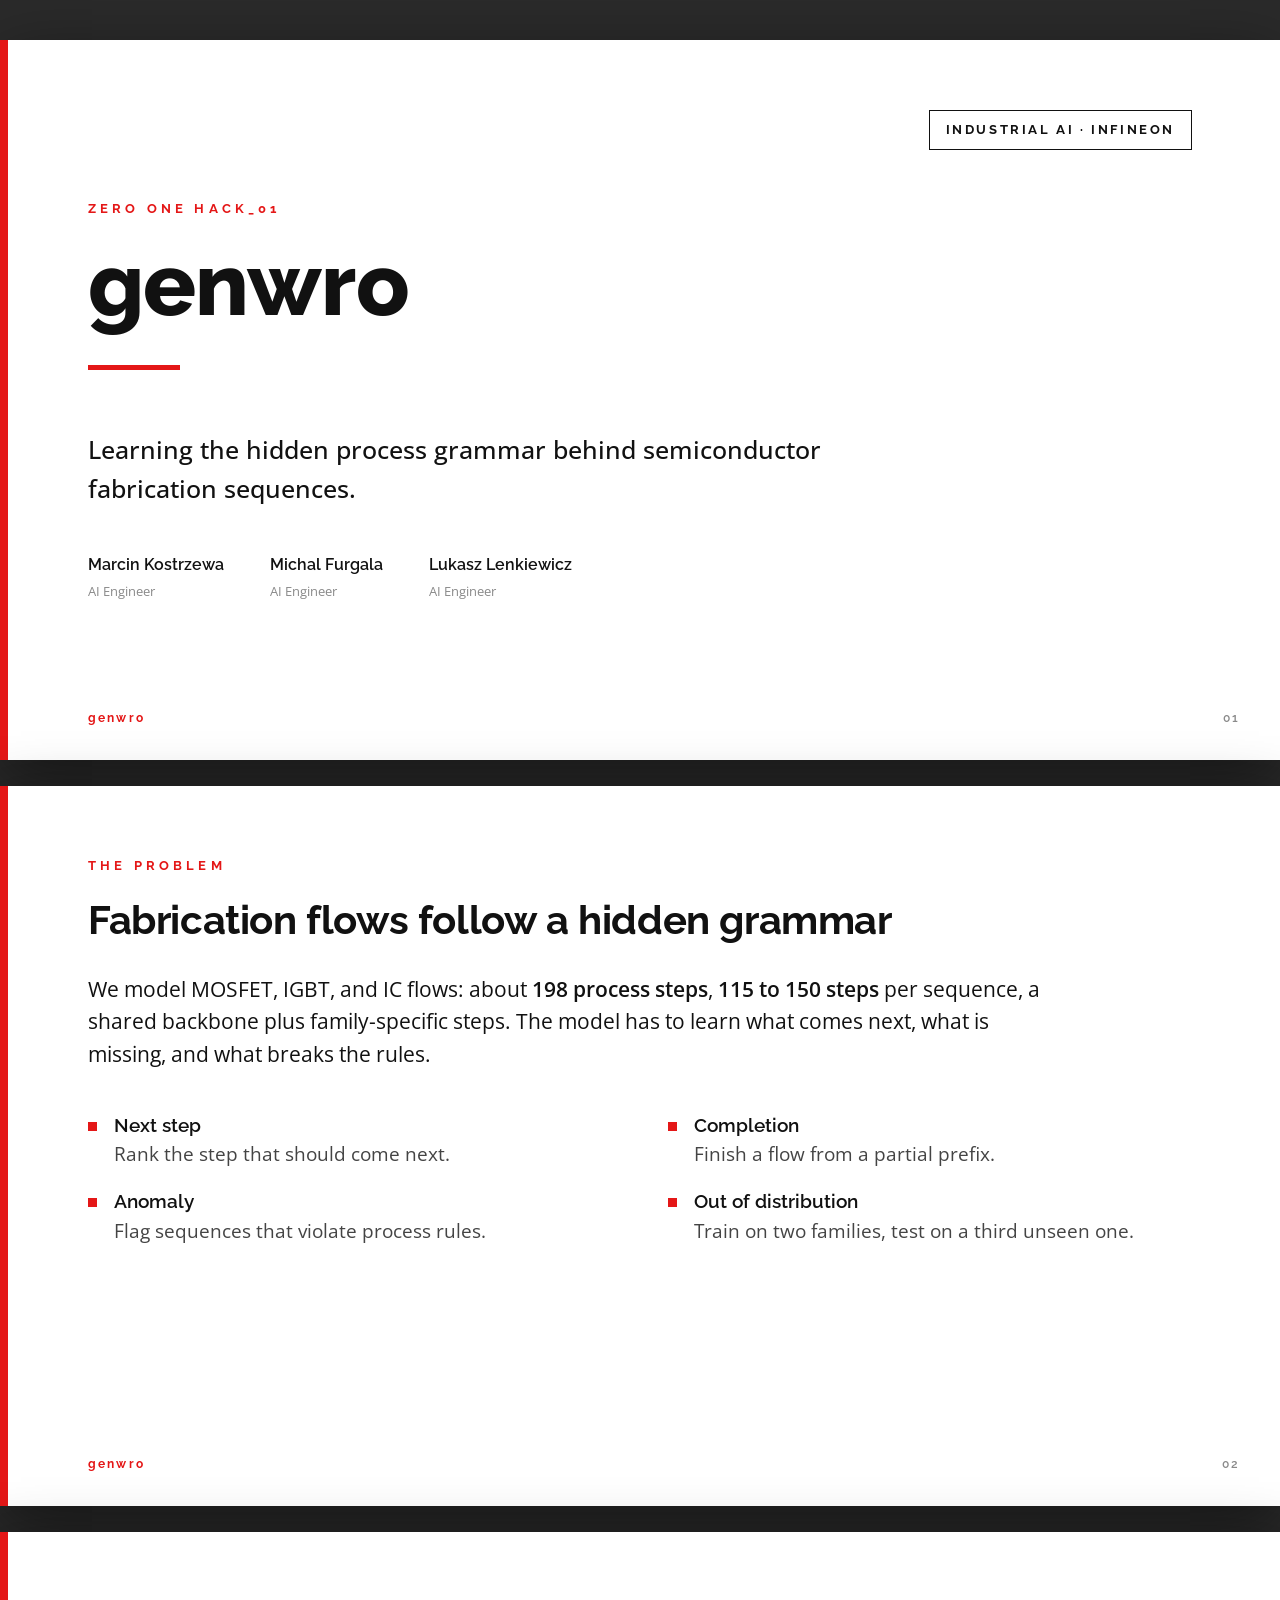
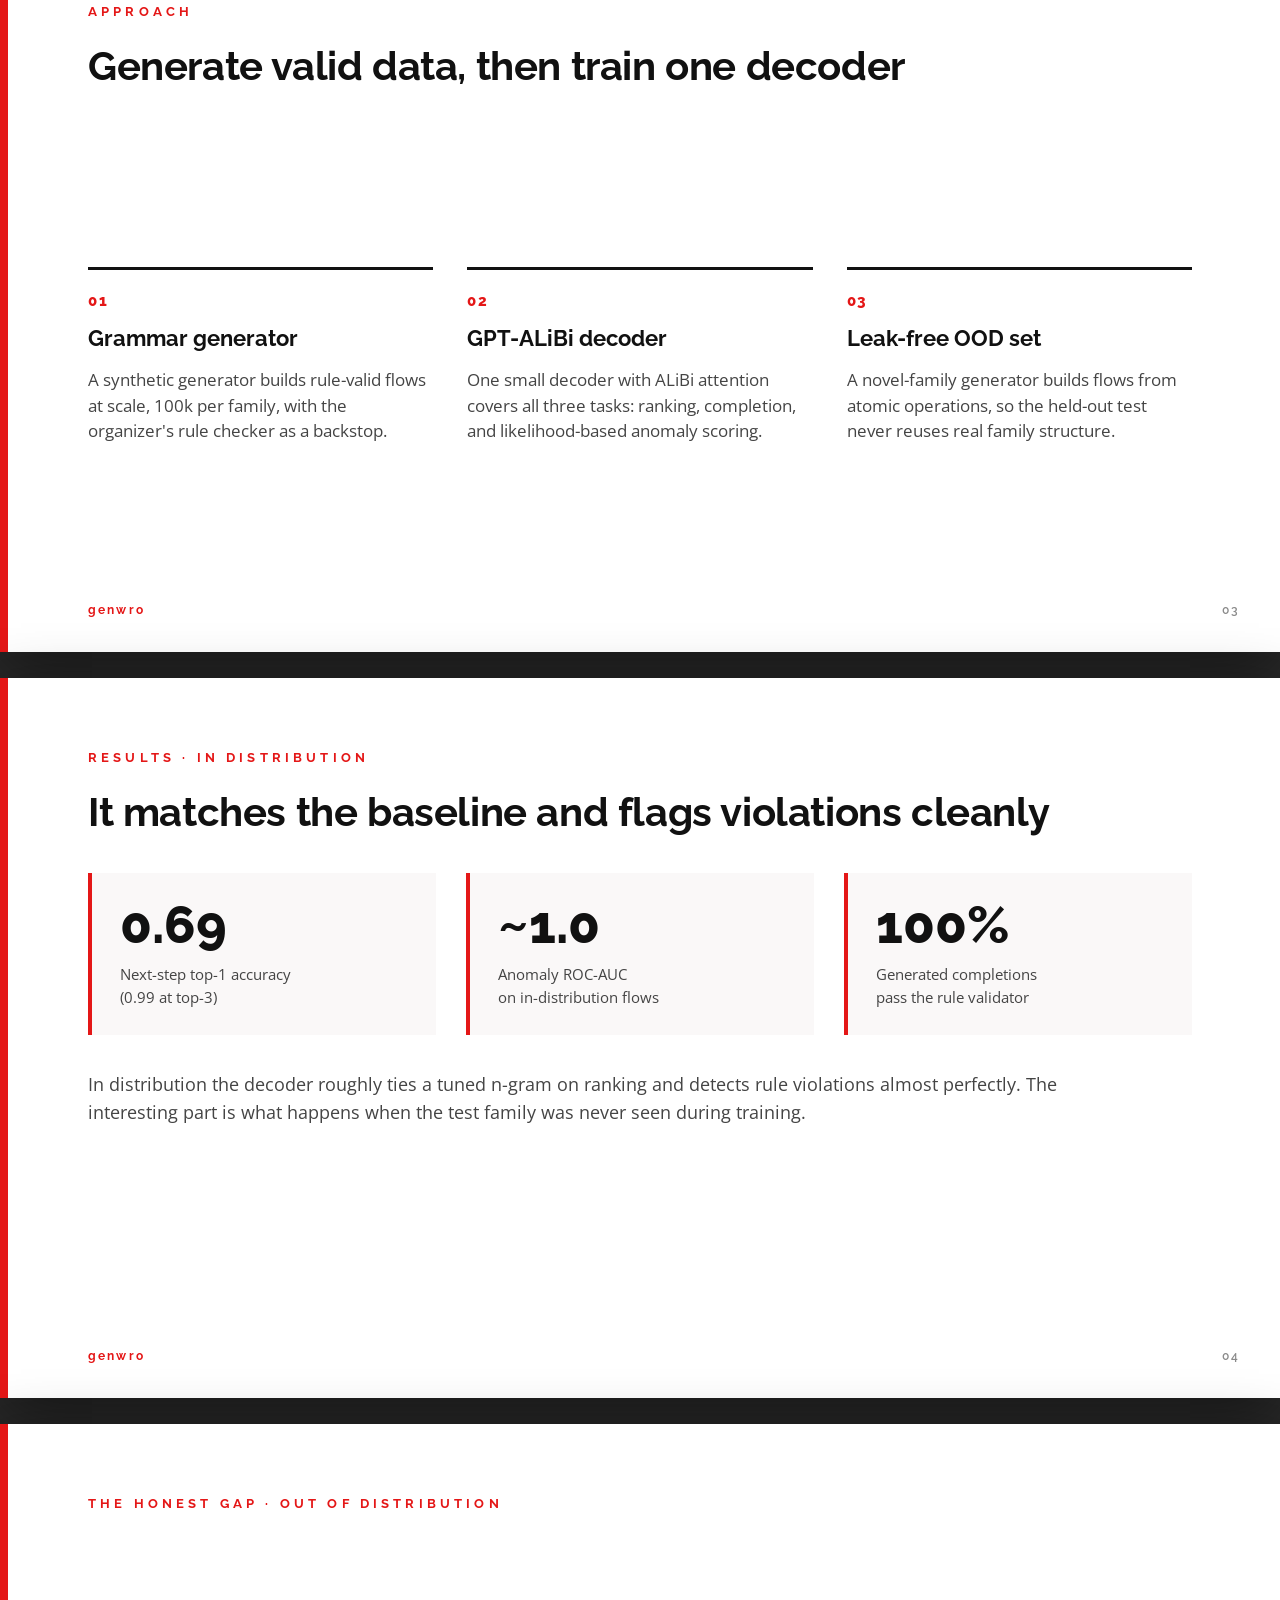
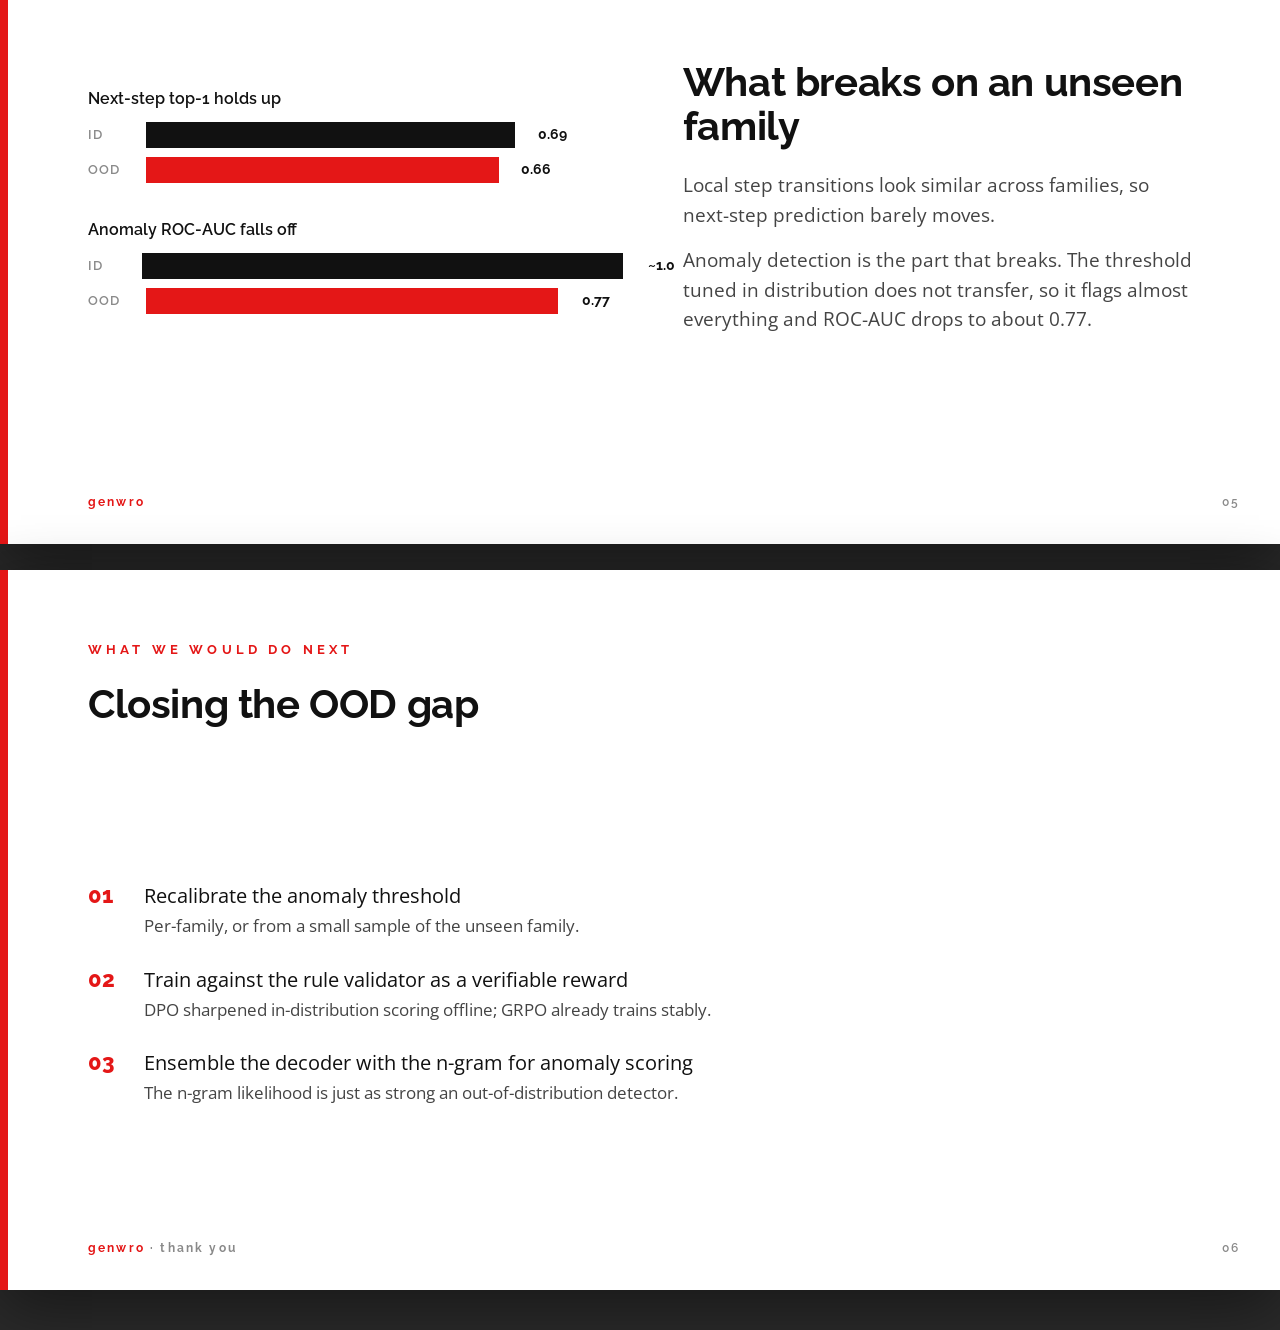
==== reports/genwro_presentation.html @ dc03df2a "presentation" ====
<!DOCTYPE html>
<html lang="en">
<head>
<meta charset="UTF-8">
<meta name="viewport" content="width=device-width, initial-scale=1.0">
<title>genwro — Industrial AI (Infineon)</title>
<link rel="preconnect" href="https://fonts.googleapis.com">
<link rel="preconnect" href="https://fonts.gstatic.com" crossorigin>
<link href="https://fonts.googleapis.com/css2?family=Open+Sans:wght@400;500;600&family=Raleway:wght@500;600;700;800&display=swap" rel="stylesheet">
<style>
  :root {
    --red: #e41717;
    --ink: #111111;
    --ink-soft: #444444;
    --line: #e6e6e6;
    --muted: #8a8a8a;
    --paper: #ffffff;
    --wash: #faf8f8;
  }

  * { margin: 0; padding: 0; box-sizing: border-box; }

  html { -webkit-print-color-adjust: exact; print-color-adjust: exact; }

  body {
    font-family: "Open Sans", sans-serif;
    color: var(--ink);
    background: #2a2a2a;
    line-height: 1.55;
  }

  /* ---------- Slide frame ---------- */
  .deck { display: flex; flex-direction: column; align-items: center; gap: 26px; padding: 40px 16px; }

  .slide {
    position: relative;
    width: 1280px;
    height: 720px;
    background: var(--paper);
    padding: 70px 88px;
    display: flex;
    flex-direction: column;
    overflow: hidden;
    box-shadow: 0 18px 60px rgba(0,0,0,0.45);
  }

  /* thin red spine on the left edge of every slide */
  .slide::before {
    content: "";
    position: absolute;
    left: 0; top: 0; bottom: 0;
    width: 8px;
    background: var(--red);
  }

  .kicker {
    font-family: "Raleway", sans-serif;
    font-weight: 700;
    font-size: 13px;
    letter-spacing: 0.32em;
    text-transform: uppercase;
    color: var(--red);
    margin-bottom: 22px;
  }

  h1 {
    font-family: "Raleway", sans-serif;
    font-weight: 800;
    letter-spacing: -0.01em;
    color: var(--ink);
  }

  h2 {
    font-family: "Raleway", sans-serif;
    font-weight: 700;
    font-size: 40px;
    line-height: 1.12;
    letter-spacing: -0.01em;
    margin-bottom: 30px;
  }

  p { font-size: 19px; color: var(--ink-soft); }

  .pageno {
    position: absolute;
    right: 40px; bottom: 32px;
    font-family: "Raleway", sans-serif;
    font-weight: 600;
    font-size: 12px;
    letter-spacing: 0.18em;
    color: var(--muted);
  }
  .footmark {
    position: absolute;
    left: 88px; bottom: 32px;
    font-family: "Raleway", sans-serif;
    font-weight: 700;
    font-size: 12px;
    letter-spacing: 0.18em;
    color: var(--muted);
  }
  .footmark b { color: var(--red); }

  /* ---------- Slide 1: title ---------- */
  .title-slide { justify-content: center; }
  .title-slide h1 { font-size: 88px; line-height: 0.98; }
  .title-slide .lede {
    font-size: 25px;
    color: var(--ink);
    font-weight: 500;
    max-width: 760px;
    margin-top: 26px;
  }
  .rule { width: 92px; height: 5px; background: var(--red); margin: 38px 0 34px; }
  .team {
    display: flex;
    gap: 46px;
    font-family: "Raleway", sans-serif;
    font-weight: 600;
    font-size: 16px;
    color: var(--ink);
  }
  .team span { display: block; font-family: "Open Sans"; font-weight: 400; font-size: 13px; color: var(--muted); margin-top: 3px; }
  .badge {
    position: absolute;
    top: 70px; right: 88px;
    font-family: "Raleway", sans-serif;
    font-weight: 700;
    font-size: 13px;
    letter-spacing: 0.2em;
    text-transform: uppercase;
    color: var(--ink);
    border: 1.5px solid var(--ink);
    padding: 9px 16px;
  }

  /* ---------- Content list ---------- */
  .lead { font-size: 21px; color: var(--ink); max-width: 980px; margin-bottom: 34px; }
  .lead b { color: var(--ink); font-weight: 600; }

  ul.tasks { list-style: none; display: grid; grid-template-columns: 1fr 1fr; gap: 18px 56px; margin-top: 6px; }
  ul.tasks li {
    font-size: 19px;
    color: var(--ink-soft);
    padding-left: 26px;
    position: relative;
  }
  ul.tasks li::before {
    content: "";
    position: absolute;
    left: 0; top: 11px;
    width: 9px; height: 9px;
    background: var(--red);
  }
  ul.tasks li b { color: var(--ink); font-weight: 600; display: block; font-family: "Raleway", sans-serif; }

  /* ---------- Step columns (approach) ---------- */
  .steps { display: grid; grid-template-columns: repeat(3, 1fr); gap: 34px; margin-top: 10px; flex: 1; align-content: center; }
  .step { border-top: 3px solid var(--ink); padding-top: 20px; }
  .step .n {
    font-family: "Raleway", sans-serif;
    font-weight: 800;
    font-size: 15px;
    color: var(--red);
    letter-spacing: 0.1em;
  }
  .step h3 {
    font-family: "Raleway", sans-serif;
    font-weight: 700;
    font-size: 22px;
    margin: 8px 0 12px;
    color: var(--ink);
  }
  .step p { font-size: 16.5px; }

  /* ---------- Metric tiles ---------- */
  .metrics { display: grid; grid-template-columns: repeat(3, 1fr); gap: 30px; margin: 8px 0 36px; }
  .metric { background: var(--wash); border-left: 4px solid var(--red); padding: 26px 28px; }
  .metric .v { font-family: "Raleway", sans-serif; font-weight: 800; font-size: 52px; color: var(--ink); line-height: 1; }
  .metric .l { font-size: 15px; color: var(--ink-soft); margin-top: 12px; }
  .note { font-size: 18px; color: var(--ink-soft); max-width: 1000px; }
  .note b { color: var(--ink); font-weight: 600; }

  /* ---------- OOD: chart ---------- */
  .ood-wrap { display: grid; grid-template-columns: 1.05fr 1fr; gap: 60px; flex: 1; align-items: center; }
  .bars { display: flex; flex-direction: column; gap: 26px; }
  .bargroup .blabel { font-family: "Raleway", sans-serif; font-weight: 600; font-size: 16px; margin-bottom: 10px; color: var(--ink); }
  .track { display: flex; align-items: center; gap: 14px; margin-bottom: 9px; }
  .track .tag { width: 44px; font-size: 13px; font-weight: 600; color: var(--muted); font-family: "Raleway"; letter-spacing: 0.08em; }
  .bar { height: 26px; position: relative; }
  .bar.id { background: var(--ink); }
  .bar.ood { background: var(--red); }
  .bar .pct { position: absolute; right: -52px; top: 2px; font-size: 14px; font-weight: 700; font-family: "Raleway"; color: var(--ink); }
  .ood-text h2 { margin-bottom: 22px; }
  .ood-text p { font-size: 19px; margin-bottom: 16px; }

  /* ---------- Closing ---------- */
  .next { display: flex; flex-direction: column; gap: 22px; margin-top: 8px; flex: 1; justify-content: center; }
  .next .item { display: flex; gap: 22px; align-items: baseline; }
  .next .item .idx { font-family: "Raleway"; font-weight: 800; font-size: 22px; color: var(--red); min-width: 34px; }
  .next .item .txt { font-size: 20px; color: var(--ink); }
  .next .item .txt span { color: var(--ink-soft); font-size: 17px; display: block; margin-top: 2px; }

  /* ---------- Print to PDF ---------- */
  @page { size: 1280px 720px; margin: 0; }
  @media print {
    body { background: #fff; }
    .deck { display: block; padding: 0; gap: 0; }
    .slide { box-shadow: none; page-break-after: always; break-after: page; width: 1280px; height: 720px; }
    .slide:last-child { page-break-after: auto; }
  }
</style>
</head>
<body>
<div class="deck">

  <!-- Slide 1 -->
  <section class="slide title-slide">
    <div class="badge">Industrial AI · Infineon</div>
    <div class="kicker">Zero One Hack_01</div>
    <h1>genwro</h1>
    <div class="rule"></div>
    <p class="lede">Learning the hidden process grammar behind semiconductor fabrication sequences.</p>
    <div class="team" style="margin-top:46px;">
      <div>Marcin Kostrzewa<span>AI Engineer</span></div>
      <div>Michal Furgala<span>AI Engineer</span></div>
      <div>Lukasz Lenkiewicz<span>AI Engineer</span></div>
    </div>
    <div class="footmark"><b>genwro</b></div>
    <div class="pageno">01</div>
  </section>

  <!-- Slide 2 -->
  <section class="slide">
    <div class="kicker">The problem</div>
    <h2>Fabrication flows follow a hidden grammar</h2>
    <p class="lead">We model MOSFET, IGBT, and IC flows: about <b>198 process steps</b>, <b>115 to 150 steps</b> per sequence, a shared backbone plus family-specific steps. The model has to learn what comes next, what is missing, and what breaks the rules.</p>
    <ul class="tasks">
      <li><b>Next step</b>Rank the step that should come next.</li>
      <li><b>Completion</b>Finish a flow from a partial prefix.</li>
      <li><b>Anomaly</b>Flag sequences that violate process rules.</li>
      <li><b>Out of distribution</b>Train on two families, test on a third unseen one.</li>
    </ul>
    <div class="footmark"><b>genwro</b></div>
    <div class="pageno">02</div>
  </section>

  <!-- Slide 3 -->
  <section class="slide">
    <div class="kicker">Approach</div>
    <h2>Generate valid data, then train one decoder</h2>
    <div class="steps">
      <div class="step">
        <div class="n">01</div>
        <h3>Grammar generator</h3>
        <p>A synthetic generator builds rule-valid flows at scale, 100k per family, with the organizer's rule checker as a backstop.</p>
      </div>
      <div class="step">
        <div class="n">02</div>
        <h3>GPT-ALiBi decoder</h3>
        <p>One small decoder with ALiBi attention covers all three tasks: ranking, completion, and likelihood-based anomaly scoring.</p>
      </div>
      <div class="step">
        <div class="n">03</div>
        <h3>Leak-free OOD set</h3>
        <p>A novel-family generator builds flows from atomic operations, so the held-out test never reuses real family structure.</p>
      </div>
    </div>
    <div class="footmark"><b>genwro</b></div>
    <div class="pageno">03</div>
  </section>

  <!-- Slide 4 -->
  <section class="slide">
    <div class="kicker">Results · in distribution</div>
    <h2>It matches the baseline and flags violations cleanly</h2>
    <div class="metrics">
      <div class="metric">
        <div class="v">0.69</div>
        <div class="l">Next-step top-1 accuracy<br>(0.99 at top-3)</div>
      </div>
      <div class="metric">
        <div class="v">~1.0</div>
        <div class="l">Anomaly ROC-AUC<br>on in-distribution flows</div>
      </div>
      <div class="metric">
        <div class="v">100%</div>
        <div class="l">Generated completions<br>pass the rule validator</div>
      </div>
    </div>
    <p class="note">In distribution the decoder roughly ties a tuned n-gram on ranking and detects rule violations almost perfectly. The interesting part is what happens when the test family was never seen during training.</p>
    <div class="footmark"><b>genwro</b></div>
    <div class="pageno">04</div>
  </section>

  <!-- Slide 5 -->
  <section class="slide">
    <div class="kicker">The honest gap · out of distribution</div>
    <div class="ood-wrap">
      <div class="bars">
        <div class="bargroup">
          <div class="blabel">Next-step top-1 holds up</div>
          <div class="track"><span class="tag">ID</span><div class="bar id" style="width:69%"><span class="pct">0.69</span></div></div>
          <div class="track"><span class="tag">OOD</span><div class="bar ood" style="width:66%"><span class="pct">0.66</span></div></div>
        </div>
        <div class="bargroup">
          <div class="blabel">Anomaly ROC-AUC falls off</div>
          <div class="track"><span class="tag">ID</span><div class="bar id" style="width:99%"><span class="pct">~1.0</span></div></div>
          <div class="track"><span class="tag">OOD</span><div class="bar ood" style="width:77%"><span class="pct">0.77</span></div></div>
        </div>
      </div>
      <div class="ood-text">
        <h2>What breaks on an unseen family</h2>
        <p>Local step transitions look similar across families, so next-step prediction barely moves.</p>
        <p>Anomaly detection is the part that breaks. The threshold tuned in distribution does not transfer, so it flags almost everything and ROC-AUC drops to about 0.77.</p>
      </div>
    </div>
    <div class="footmark"><b>genwro</b></div>
    <div class="pageno">05</div>
  </section>

  <!-- Slide 6 -->
  <section class="slide">
    <div class="kicker">What we would do next</div>
    <h2>Closing the OOD gap</h2>
    <div class="next">
      <div class="item">
        <div class="idx">01</div>
        <div class="txt">Recalibrate the anomaly threshold<span>Per-family, or from a small sample of the unseen family.</span></div>
      </div>
      <div class="item">
        <div class="idx">02</div>
        <div class="txt">Train against the rule validator as a verifiable reward<span>DPO sharpened in-distribution scoring offline; GRPO already trains stably.</span></div>
      </div>
      <div class="item">
        <div class="idx">03</div>
        <div class="txt">Ensemble the decoder with the n-gram for anomaly scoring<span>The n-gram likelihood is just as strong an out-of-distribution detector.</span></div>
      </div>
    </div>
    <div class="footmark"><b>genwro</b> · thank you</div>
    <div class="pageno">06</div>
  </section>

</div>
</body>
</html>
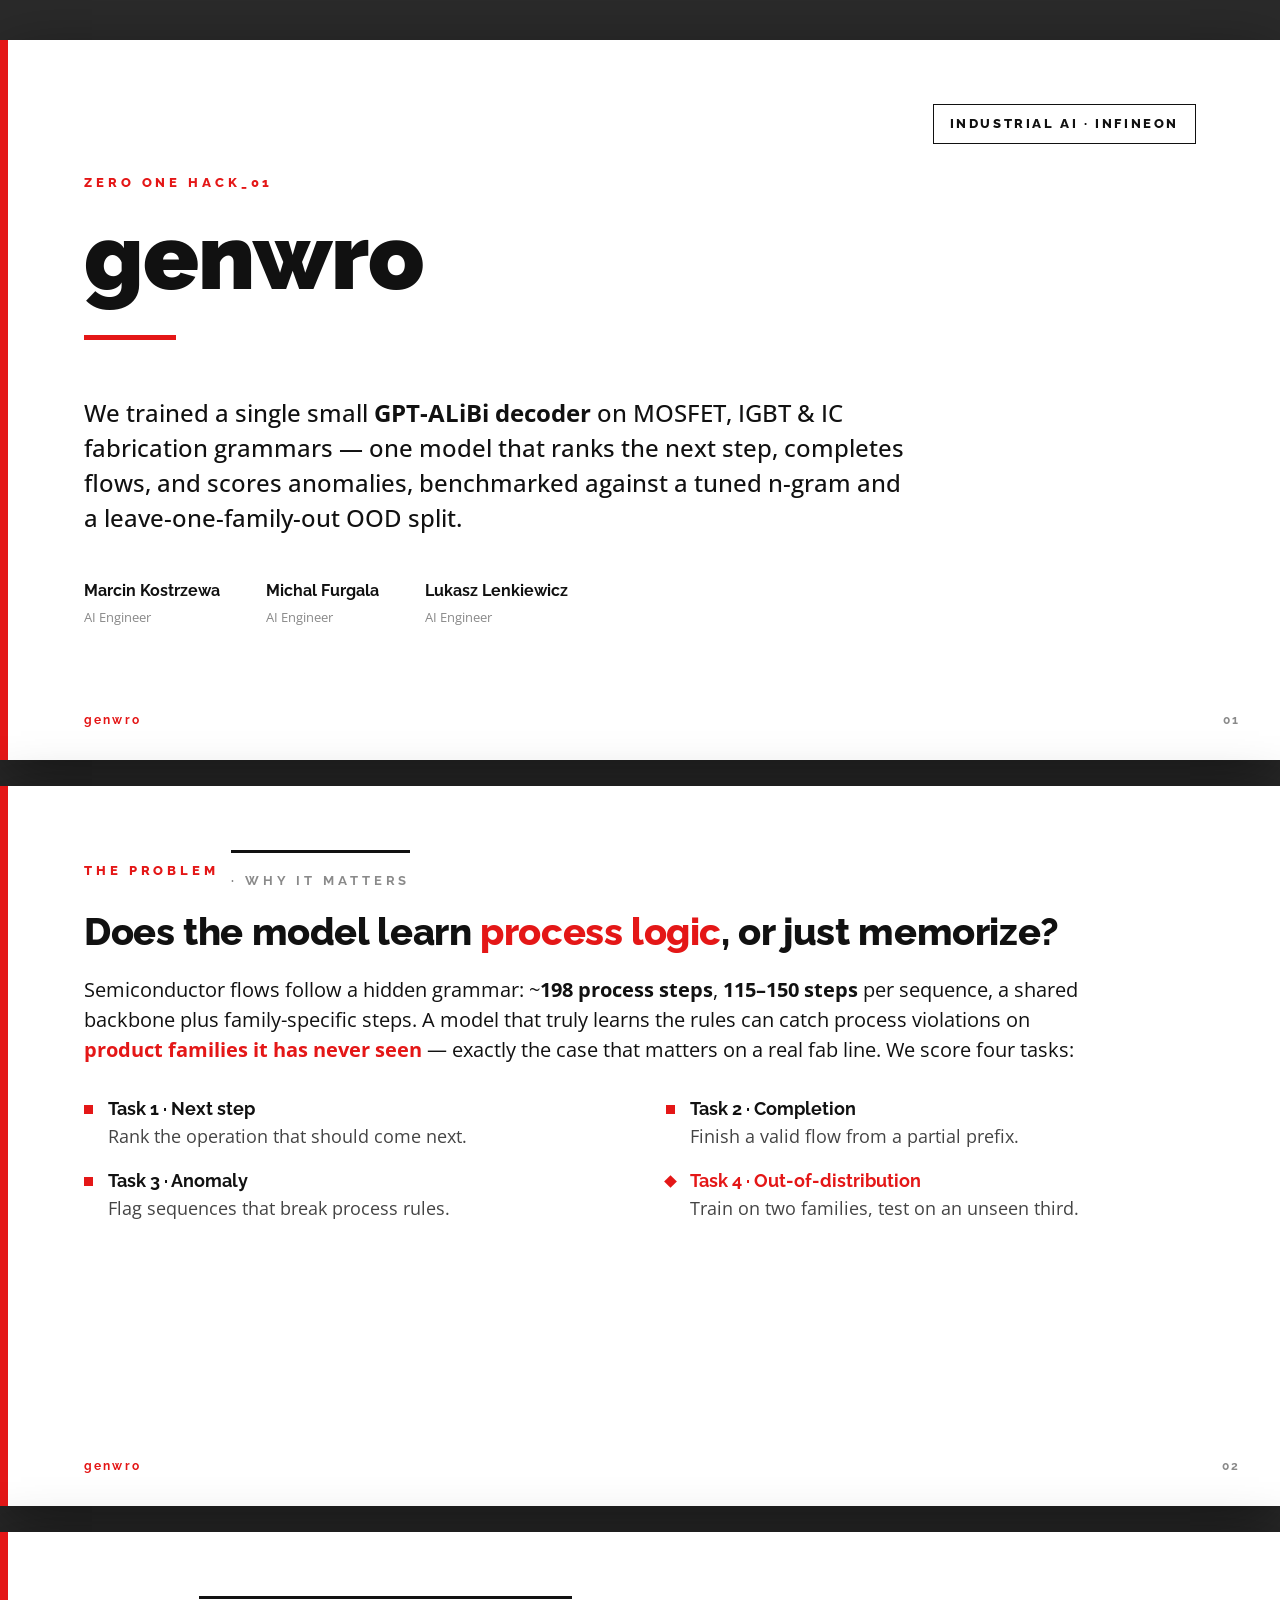
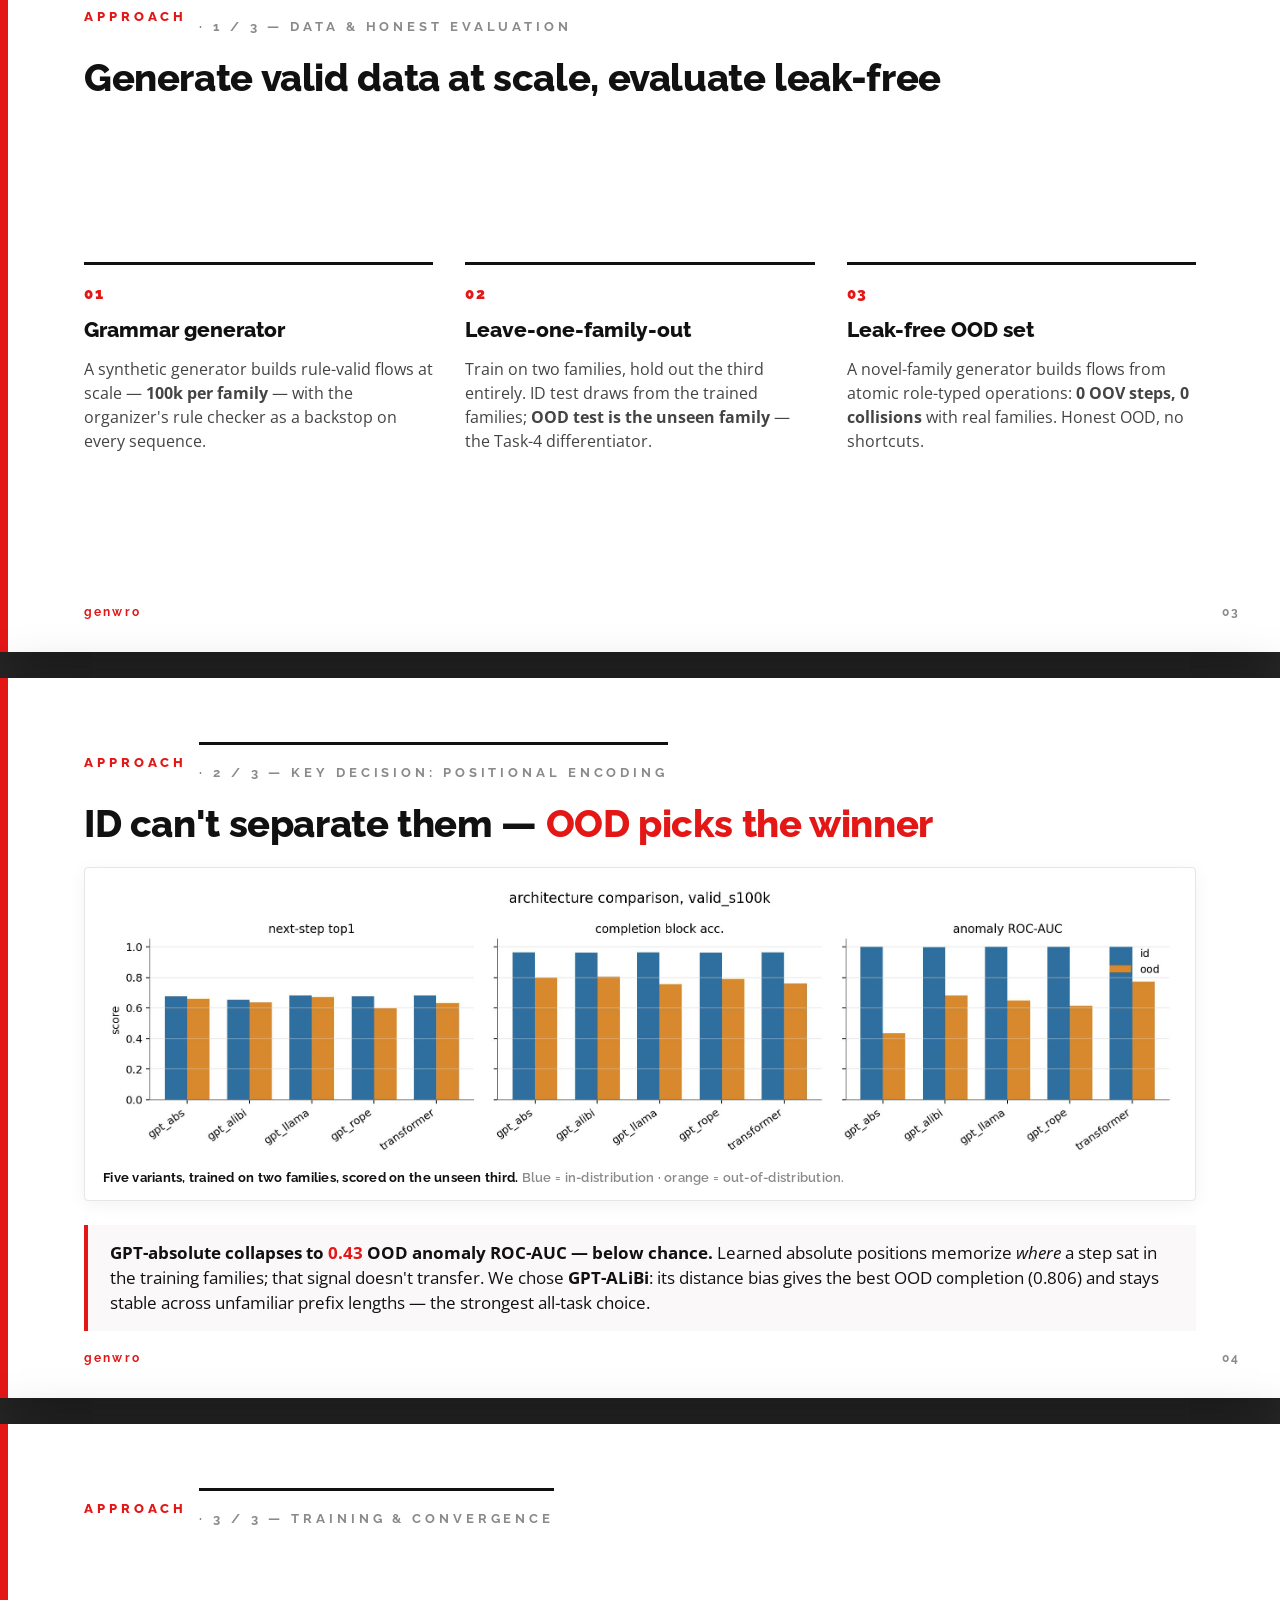
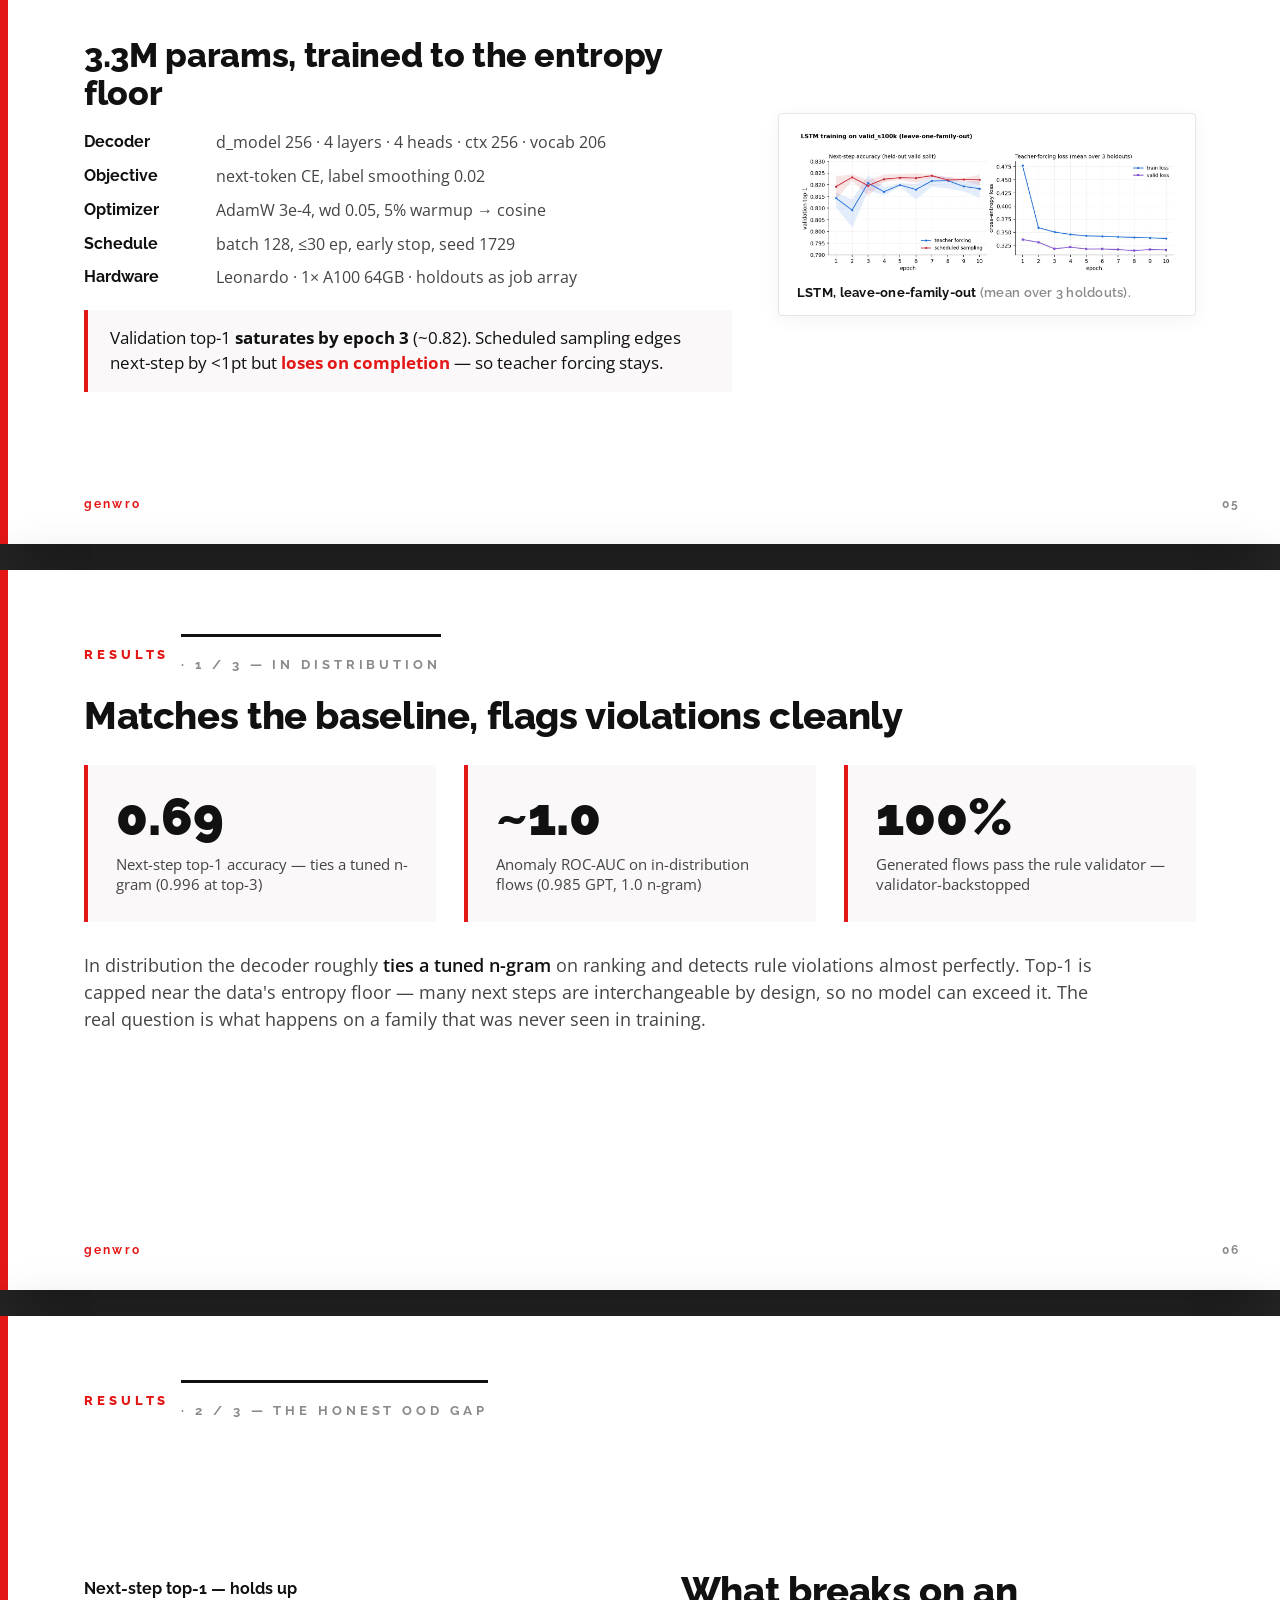
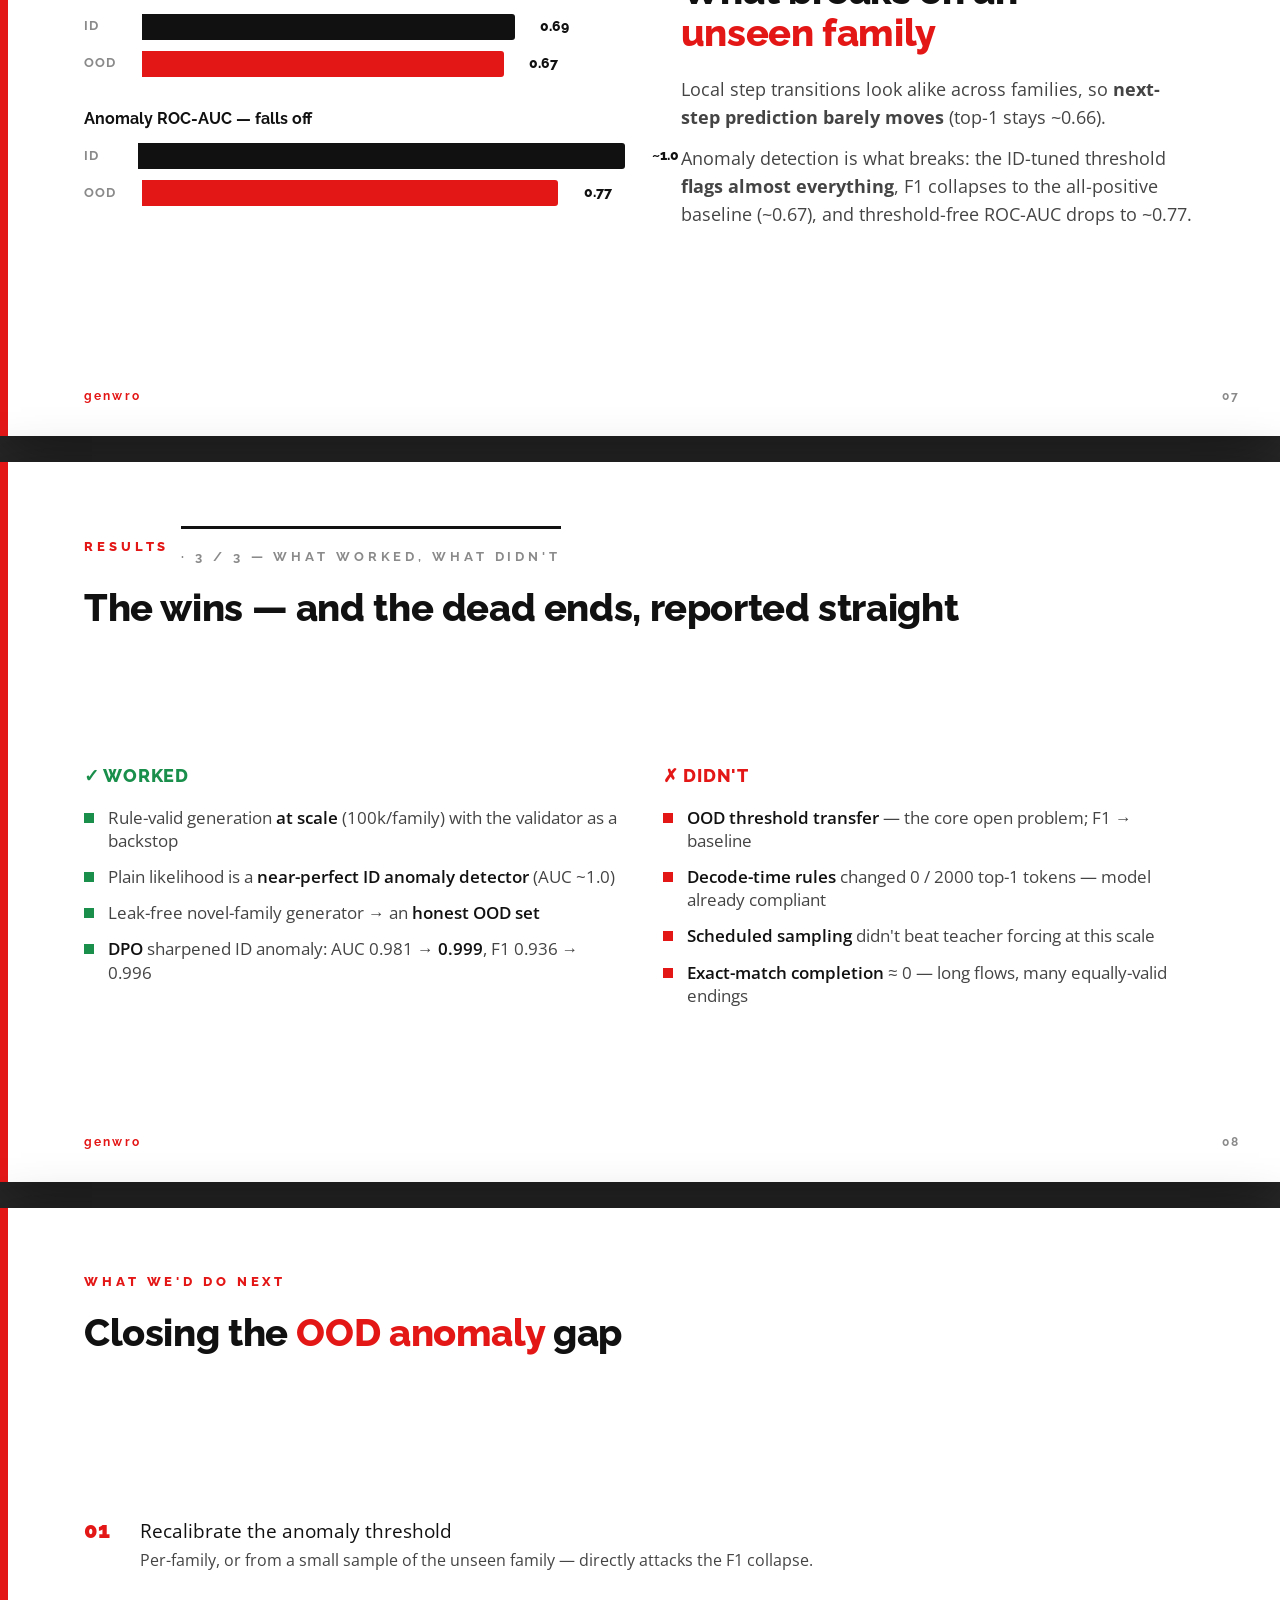
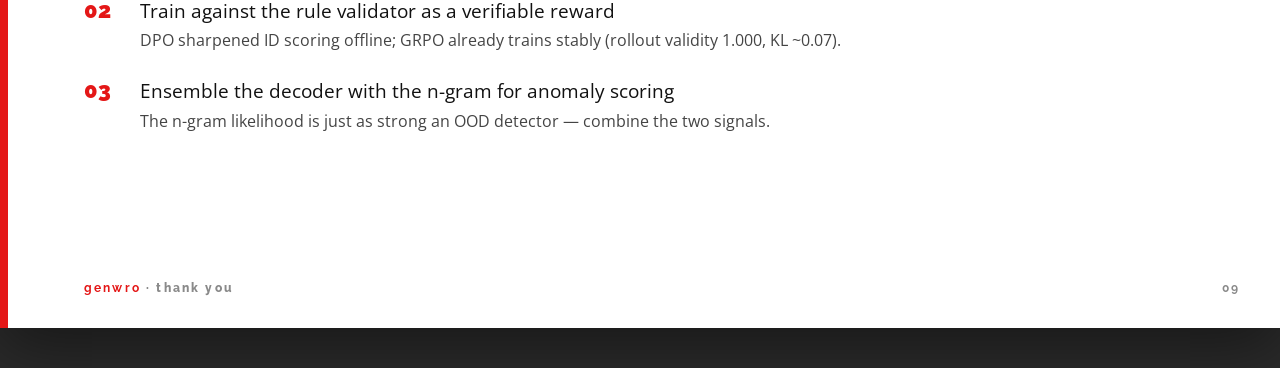
==== commit 8a1d5274: "chore: presentation fix" ====
--- a/reports/genwro_presentation.html
+++ b/reports/genwro_presentation.html
@@ -6,222 +6,148 @@
 <title>genwro — Industrial AI (Infineon)</title>
 <link rel="preconnect" href="https://fonts.googleapis.com">
 <link rel="preconnect" href="https://fonts.gstatic.com" crossorigin>
-<link href="https://fonts.googleapis.com/css2?family=Open+Sans:wght@400;500;600&family=Raleway:wght@500;600;700;800&display=swap" rel="stylesheet">
+<link href="https://fonts.googleapis.com/css2?family=Open+Sans:wght@400;500;600;700&family=Raleway:wght@500;600;700;800;900&display=swap" rel="stylesheet">
 <style>
-  :root {
-    --red: #e41717;
-    --ink: #111111;
-    --ink-soft: #444444;
-    --line: #e6e6e6;
-    --muted: #8a8a8a;
-    --paper: #ffffff;
-    --wash: #faf8f8;
+  :root{
+    --red:#e41717;
+    --red-deep:#b30f0f;
+    --ink:#111111;
+    --ink-soft:#444444;
+    --line:#e6e6e6;
+    --muted:#8a8a8a;
+    --paper:#ffffff;
+    --wash:#faf8f8;
+    --good:#1a8f4c;
   }
-
-  * { margin: 0; padding: 0; box-sizing: border-box; }
-
-  html { -webkit-print-color-adjust: exact; print-color-adjust: exact; }
-
-  body {
-    font-family: "Open Sans", sans-serif;
-    color: var(--ink);
-    background: #2a2a2a;
-    line-height: 1.55;
+  *{margin:0;padding:0;box-sizing:border-box}
+  html{-webkit-print-color-adjust:exact;print-color-adjust:exact}
+  body{font-family:"Open Sans",sans-serif;color:var(--ink);background:#2a2a2a;line-height:1.55}
+
+  .deck{display:flex;flex-direction:column;align-items:center;gap:26px;padding:40px 16px}
+  .slide{
+    position:relative;width:1280px;height:720px;background:var(--paper);
+    padding:64px 84px;display:flex;flex-direction:column;overflow:hidden;
+    box-shadow:0 18px 60px rgba(0,0,0,.45);
   }
-
-  /* ---------- Slide frame ---------- */
-  .deck { display: flex; flex-direction: column; align-items: center; gap: 26px; padding: 40px 16px; }
-
-  .slide {
-    position: relative;
-    width: 1280px;
-    height: 720px;
-    background: var(--paper);
-    padding: 70px 88px;
-    display: flex;
-    flex-direction: column;
-    overflow: hidden;
-    box-shadow: 0 18px 60px rgba(0,0,0,0.45);
-  }
-
-  /* thin red spine on the left edge of every slide */
-  .slide::before {
-    content: "";
-    position: absolute;
-    left: 0; top: 0; bottom: 0;
-    width: 8px;
-    background: var(--red);
-  }
-
-  .kicker {
-    font-family: "Raleway", sans-serif;
-    font-weight: 700;
-    font-size: 13px;
-    letter-spacing: 0.32em;
-    text-transform: uppercase;
-    color: var(--red);
-    margin-bottom: 22px;
-  }
-
-  h1 {
-    font-family: "Raleway", sans-serif;
-    font-weight: 800;
-    letter-spacing: -0.01em;
-    color: var(--ink);
-  }
-
-  h2 {
-    font-family: "Raleway", sans-serif;
-    font-weight: 700;
-    font-size: 40px;
-    line-height: 1.12;
-    letter-spacing: -0.01em;
-    margin-bottom: 30px;
-  }
-
-  p { font-size: 19px; color: var(--ink-soft); }
-
-  .pageno {
-    position: absolute;
-    right: 40px; bottom: 32px;
-    font-family: "Raleway", sans-serif;
-    font-weight: 600;
-    font-size: 12px;
-    letter-spacing: 0.18em;
-    color: var(--muted);
-  }
-  .footmark {
-    position: absolute;
-    left: 88px; bottom: 32px;
-    font-family: "Raleway", sans-serif;
-    font-weight: 700;
-    font-size: 12px;
-    letter-spacing: 0.18em;
-    color: var(--muted);
-  }
-  .footmark b { color: var(--red); }
-
-  /* ---------- Slide 1: title ---------- */
-  .title-slide { justify-content: center; }
-  .title-slide h1 { font-size: 88px; line-height: 0.98; }
-  .title-slide .lede {
-    font-size: 25px;
-    color: var(--ink);
-    font-weight: 500;
-    max-width: 760px;
-    margin-top: 26px;
-  }
-  .rule { width: 92px; height: 5px; background: var(--red); margin: 38px 0 34px; }
-  .team {
-    display: flex;
-    gap: 46px;
-    font-family: "Raleway", sans-serif;
-    font-weight: 600;
-    font-size: 16px;
-    color: var(--ink);
-  }
-  .team span { display: block; font-family: "Open Sans"; font-weight: 400; font-size: 13px; color: var(--muted); margin-top: 3px; }
-  .badge {
-    position: absolute;
-    top: 70px; right: 88px;
-    font-family: "Raleway", sans-serif;
-    font-weight: 700;
-    font-size: 13px;
-    letter-spacing: 0.2em;
-    text-transform: uppercase;
-    color: var(--ink);
-    border: 1.5px solid var(--ink);
-    padding: 9px 16px;
-  }
-
-  /* ---------- Content list ---------- */
-  .lead { font-size: 21px; color: var(--ink); max-width: 980px; margin-bottom: 34px; }
-  .lead b { color: var(--ink); font-weight: 600; }
-
-  ul.tasks { list-style: none; display: grid; grid-template-columns: 1fr 1fr; gap: 18px 56px; margin-top: 6px; }
-  ul.tasks li {
-    font-size: 19px;
-    color: var(--ink-soft);
-    padding-left: 26px;
-    position: relative;
-  }
-  ul.tasks li::before {
-    content: "";
-    position: absolute;
-    left: 0; top: 11px;
-    width: 9px; height: 9px;
-    background: var(--red);
-  }
-  ul.tasks li b { color: var(--ink); font-weight: 600; display: block; font-family: "Raleway", sans-serif; }
-
-  /* ---------- Step columns (approach) ---------- */
-  .steps { display: grid; grid-template-columns: repeat(3, 1fr); gap: 34px; margin-top: 10px; flex: 1; align-content: center; }
-  .step { border-top: 3px solid var(--ink); padding-top: 20px; }
-  .step .n {
-    font-family: "Raleway", sans-serif;
-    font-weight: 800;
-    font-size: 15px;
-    color: var(--red);
-    letter-spacing: 0.1em;
-  }
-  .step h3 {
-    font-family: "Raleway", sans-serif;
-    font-weight: 700;
-    font-size: 22px;
-    margin: 8px 0 12px;
-    color: var(--ink);
-  }
-  .step p { font-size: 16.5px; }
-
-  /* ---------- Metric tiles ---------- */
-  .metrics { display: grid; grid-template-columns: repeat(3, 1fr); gap: 30px; margin: 8px 0 36px; }
-  .metric { background: var(--wash); border-left: 4px solid var(--red); padding: 26px 28px; }
-  .metric .v { font-family: "Raleway", sans-serif; font-weight: 800; font-size: 52px; color: var(--ink); line-height: 1; }
-  .metric .l { font-size: 15px; color: var(--ink-soft); margin-top: 12px; }
-  .note { font-size: 18px; color: var(--ink-soft); max-width: 1000px; }
-  .note b { color: var(--ink); font-weight: 600; }
-
-  /* ---------- OOD: chart ---------- */
-  .ood-wrap { display: grid; grid-template-columns: 1.05fr 1fr; gap: 60px; flex: 1; align-items: center; }
-  .bars { display: flex; flex-direction: column; gap: 26px; }
-  .bargroup .blabel { font-family: "Raleway", sans-serif; font-weight: 600; font-size: 16px; margin-bottom: 10px; color: var(--ink); }
-  .track { display: flex; align-items: center; gap: 14px; margin-bottom: 9px; }
-  .track .tag { width: 44px; font-size: 13px; font-weight: 600; color: var(--muted); font-family: "Raleway"; letter-spacing: 0.08em; }
-  .bar { height: 26px; position: relative; }
-  .bar.id { background: var(--ink); }
-  .bar.ood { background: var(--red); }
-  .bar .pct { position: absolute; right: -52px; top: 2px; font-size: 14px; font-weight: 700; font-family: "Raleway"; color: var(--ink); }
-  .ood-text h2 { margin-bottom: 22px; }
-  .ood-text p { font-size: 19px; margin-bottom: 16px; }
-
-  /* ---------- Closing ---------- */
-  .next { display: flex; flex-direction: column; gap: 22px; margin-top: 8px; flex: 1; justify-content: center; }
-  .next .item { display: flex; gap: 22px; align-items: baseline; }
-  .next .item .idx { font-family: "Raleway"; font-weight: 800; font-size: 22px; color: var(--red); min-width: 34px; }
-  .next .item .txt { font-size: 20px; color: var(--ink); }
-  .next .item .txt span { color: var(--ink-soft); font-size: 17px; display: block; margin-top: 2px; }
-
-  /* ---------- Print to PDF ---------- */
-  @page { size: 1280px 720px; margin: 0; }
-  @media print {
-    body { background: #fff; }
-    .deck { display: block; padding: 0; gap: 0; }
-    .slide { box-shadow: none; page-break-after: always; break-after: page; width: 1280px; height: 720px; }
-    .slide:last-child { page-break-after: auto; }
+  .slide::before{content:"";position:absolute;left:0;top:0;bottom:0;width:8px;background:var(--red)}
+
+  .kicker{font-family:"Raleway",sans-serif;font-weight:800;font-size:13px;letter-spacing:.3em;
+    text-transform:uppercase;color:var(--red);margin-bottom:20px;display:flex;align-items:center;gap:12px}
+  .kicker .step{color:var(--muted);font-weight:700}
+  h1{font-family:"Raleway",sans-serif;font-weight:900;letter-spacing:-.01em;color:var(--ink)}
+  h2{font-family:"Raleway",sans-serif;font-weight:800;font-size:38px;line-height:1.1;letter-spacing:-.01em;margin-bottom:22px}
+  h2 .hl{color:var(--red)}
+  p{font-size:18px;color:var(--ink-soft)}
+  .pageno{position:absolute;right:40px;bottom:30px;font-family:"Raleway";font-weight:700;font-size:12px;letter-spacing:.18em;color:var(--muted)}
+  .footmark{position:absolute;left:84px;bottom:30px;font-family:"Raleway";font-weight:800;font-size:12px;letter-spacing:.18em;color:var(--muted)}
+  .footmark b{color:var(--red)}
+
+  /* title */
+  .title-slide{justify-content:center}
+  .title-slide h1{font-size:92px;line-height:.96}
+  .title-slide .lede{font-size:24px;color:var(--ink);font-weight:500;max-width:820px;margin-top:24px;line-height:1.45}
+  .title-slide .lede b{font-weight:700}
+  .rule{width:92px;height:5px;background:var(--red);margin:34px 0 32px}
+  .team{display:flex;gap:46px;font-family:"Raleway";font-weight:700;font-size:16px;color:var(--ink)}
+  .team span{display:block;font-family:"Open Sans";font-weight:400;font-size:13px;color:var(--muted);margin-top:3px}
+  .badge{position:absolute;top:64px;right:84px;font-family:"Raleway";font-weight:800;font-size:13px;letter-spacing:.2em;
+    text-transform:uppercase;color:var(--ink);border:1.5px solid var(--ink);padding:9px 16px}
+
+  .lead{font-size:20px;color:var(--ink);max-width:1010px;margin-bottom:26px;line-height:1.5}
+  .lead b{color:var(--ink);font-weight:700}
+  .lead .hl{color:var(--red);font-weight:700}
+
+  ul.tasks{list-style:none;display:grid;grid-template-columns:1fr 1fr;gap:16px 52px;margin-top:4px}
+  ul.tasks li{font-size:18px;color:var(--ink-soft);padding-left:24px;position:relative}
+  ul.tasks li::before{content:"";position:absolute;left:0;top:10px;width:9px;height:9px;background:var(--red)}
+  ul.tasks li b{color:var(--ink);font-weight:700;display:block;font-family:"Raleway"}
+  ul.tasks li.star b{color:var(--red)}
+  ul.tasks li.star::before{background:var(--red);transform:rotate(45deg)}
+
+  .steps{display:grid;grid-template-columns:repeat(3,1fr);gap:32px;margin-top:6px;flex:1;align-content:center}
+  .step{border-top:3px solid var(--ink);padding-top:18px}
+  .step .n{font-family:"Raleway";font-weight:900;font-size:15px;color:var(--red);letter-spacing:.1em}
+  .step h3{font-family:"Raleway";font-weight:800;font-size:21px;margin:8px 0 11px;color:var(--ink)}
+  .step p{font-size:16px;line-height:1.5}
+
+  .metrics{display:grid;grid-template-columns:repeat(3,1fr);gap:28px;margin:6px 0 30px}
+  .metric{background:var(--wash);border-left:4px solid var(--red);padding:26px 28px}
+  .metric .v{font-family:"Raleway";font-weight:900;font-size:52px;color:var(--ink);line-height:1}
+  .metric .l{font-size:14.5px;color:var(--ink-soft);margin-top:12px;line-height:1.4}
+  .note{font-size:18px;color:var(--ink-soft);max-width:1020px;line-height:1.5}
+  .note b{color:var(--ink);font-weight:600}
+
+  /* figure card */
+  .figcard{background:#fff;border:1px solid var(--line);border-radius:4px;padding:16px 18px 12px;box-shadow:0 4px 18px rgba(0,0,0,.05)}
+  .figcard img{width:100%;display:block}
+  .figcap{font-size:13px;color:var(--muted);margin-top:8px;font-family:"Raleway";font-weight:600;letter-spacing:.02em}
+  .figcap b{color:var(--ink)}
+
+  .callout{border-left:4px solid var(--red);background:var(--wash);padding:16px 22px;font-size:16.5px;color:var(--ink);line-height:1.5;margin-top:18px}
+  .callout b{font-weight:700}
+  .callout .hl{color:var(--red);font-weight:700}
+
+  /* split content + figure */
+  .split{display:grid;grid-template-columns:1.35fr 1fr;gap:46px;flex:1;align-items:center}
+  .split.wide{grid-template-columns:1.55fr 1fr}
+  .split .txt h2{font-size:34px;margin-bottom:18px}
+  .split .txt p{font-size:18px;margin-bottom:14px;color:var(--ink-soft)}
+  .split .txt p b{color:var(--ink);font-weight:600}
+
+  /* config table */
+  .cfg{list-style:none;display:flex;flex-direction:column;gap:9px;margin-top:4px}
+  .cfg li{font-size:16px;color:var(--ink-soft);display:flex;gap:12px}
+  .cfg li b{font-family:"Raleway";font-weight:700;color:var(--ink);min-width:120px;display:inline-block}
+
+  /* OOD bars */
+  .ood-wrap{display:grid;grid-template-columns:1.05fr 1fr;gap:56px;flex:1;align-items:center}
+  .bargroup{margin-bottom:30px}
+  .bargroup .blabel{font-family:"Raleway";font-weight:700;font-size:16px;margin-bottom:12px;color:var(--ink)}
+  .track{display:flex;align-items:center;gap:14px;margin-bottom:11px}
+  .track .tag{width:44px;font-size:13px;font-weight:700;color:var(--muted);font-family:"Raleway";letter-spacing:.08em}
+  .bar{height:26px;position:relative;border-radius:0 3px 3px 0}
+  .bar.id{background:var(--ink)}
+  .bar.ood{background:var(--red)}
+  .bar .pct{position:absolute;right:-54px;top:2px;font-size:14px;font-weight:800;font-family:"Raleway";color:var(--ink)}
+  .ood-text p{font-size:18px;margin-bottom:14px}
+
+  /* worked / didnt */
+  .wd{display:grid;grid-template-columns:1fr 1fr;gap:46px;flex:1;align-content:center}
+  .wd .col h3{font-family:"Raleway";font-weight:800;font-size:18px;letter-spacing:.04em;margin-bottom:16px;text-transform:uppercase}
+  .wd .col.win h3{color:var(--good)}
+  .wd .col.lose h3{color:var(--red)}
+  .wd ul{list-style:none;display:flex;flex-direction:column;gap:13px}
+  .wd li{font-size:16.5px;color:var(--ink-soft);padding-left:24px;position:relative;line-height:1.4}
+  .wd li b{color:var(--ink);font-weight:600}
+  .wd .win li::before{content:"";position:absolute;left:0;top:7px;width:10px;height:10px;background:var(--good)}
+  .wd .lose li::before{content:"";position:absolute;left:0;top:7px;width:10px;height:10px;background:var(--red)}
+
+  .next{display:flex;flex-direction:column;gap:20px;margin-top:6px;flex:1;justify-content:center}
+  .next .item{display:flex;gap:22px;align-items:baseline}
+  .next .item .idx{font-family:"Raleway";font-weight:900;font-size:22px;color:var(--red);min-width:34px}
+  .next .item .txt{font-size:19px;color:var(--ink)}
+  .next .item .txt span{color:var(--ink-soft);font-size:16px;display:block;margin-top:2px}
+
+  @page{size:1280px 720px;margin:0}
+  @media print{
+    body{background:#fff}
+    .deck{display:block;padding:0;gap:0}
+    .slide{box-shadow:none;page-break-after:always;break-after:page;width:1280px;height:720px}
+    .slide:last-child{page-break-after:auto}
   }
 </style>
 </head>
 <body>
 <div class="deck">
 
-  <!-- Slide 1 -->
+  <!-- 1 · TITLE + one-sentence what we built -->
   <section class="slide title-slide">
     <div class="badge">Industrial AI · Infineon</div>
     <div class="kicker">Zero One Hack_01</div>
     <h1>genwro</h1>
     <div class="rule"></div>
-    <p class="lede">Learning the hidden process grammar behind semiconductor fabrication sequences.</p>
-    <div class="team" style="margin-top:46px;">
+    <p class="lede">We trained a single small <b>GPT-ALiBi decoder</b> on MOSFET, IGBT &amp; IC fabrication grammars — one model that ranks the next step, completes flows, and scores anomalies, benchmarked against a tuned n-gram and a leave-one-family-out OOD split.</p>
+    <div class="team" style="margin-top:44px">
       <div>Marcin Kostrzewa<span>AI Engineer</span></div>
       <div>Michal Furgala<span>AI Engineer</span></div>
       <div>Lukasz Lenkiewicz<span>AI Engineer</span></div>
@@ -230,117 +156,166 @@
     <div class="pageno">01</div>
   </section>
 
-  <!-- Slide 2 -->
-  <section class="slide">
-    <div class="kicker">The problem</div>
-    <h2>Fabrication flows follow a hidden grammar</h2>
-    <p class="lead">We model MOSFET, IGBT, and IC flows: about <b>198 process steps</b>, <b>115 to 150 steps</b> per sequence, a shared backbone plus family-specific steps. The model has to learn what comes next, what is missing, and what breaks the rules.</p>
+  <!-- 2 · PROBLEM + why it matters -->
+  <section class="slide">
+    <div class="kicker">The problem <span class="step">· why it matters</span></div>
+    <h2>Does the model learn <span class="hl">process logic</span>, or just memorize?</h2>
+    <p class="lead">Semiconductor flows follow a hidden grammar: ~<b>198 process steps</b>, <b>115–150 steps</b> per sequence, a shared backbone plus family-specific steps. A model that truly learns the rules can catch process violations on <span class="hl">product families it has never seen</span> — exactly the case that matters on a real fab line. We score four tasks:</p>
     <ul class="tasks">
-      <li><b>Next step</b>Rank the step that should come next.</li>
-      <li><b>Completion</b>Finish a flow from a partial prefix.</li>
-      <li><b>Anomaly</b>Flag sequences that violate process rules.</li>
-      <li><b>Out of distribution</b>Train on two families, test on a third unseen one.</li>
+      <li><b>Task 1 · Next step</b>Rank the operation that should come next.</li>
+      <li><b>Task 2 · Completion</b>Finish a valid flow from a partial prefix.</li>
+      <li><b>Task 3 · Anomaly</b>Flag sequences that break process rules.</li>
+      <li class="star"><b>Task 4 · Out-of-distribution</b>Train on two families, test on an unseen third.</li>
     </ul>
     <div class="footmark"><b>genwro</b></div>
     <div class="pageno">02</div>
   </section>
 
-  <!-- Slide 3 -->
-  <section class="slide">
-    <div class="kicker">Approach</div>
-    <h2>Generate valid data, then train one decoder</h2>
+  <!-- 3 · APPROACH 1: data + honest eval -->
+  <section class="slide">
+    <div class="kicker">Approach <span class="step">· 1 / 3 — data &amp; honest evaluation</span></div>
+    <h2>Generate valid data at scale, evaluate leak-free</h2>
     <div class="steps">
       <div class="step">
         <div class="n">01</div>
         <h3>Grammar generator</h3>
-        <p>A synthetic generator builds rule-valid flows at scale, 100k per family, with the organizer's rule checker as a backstop.</p>
+        <p>A synthetic generator builds rule-valid flows at scale — <b>100k per family</b> — with the organizer's rule checker as a backstop on every sequence.</p>
       </div>
       <div class="step">
         <div class="n">02</div>
-        <h3>GPT-ALiBi decoder</h3>
-        <p>One small decoder with ALiBi attention covers all three tasks: ranking, completion, and likelihood-based anomaly scoring.</p>
+        <h3>Leave-one-family-out</h3>
+        <p>Train on two families, hold out the third entirely. ID test draws from the trained families; <b>OOD test is the unseen family</b> — the Task-4 differentiator.</p>
       </div>
       <div class="step">
         <div class="n">03</div>
         <h3>Leak-free OOD set</h3>
-        <p>A novel-family generator builds flows from atomic operations, so the held-out test never reuses real family structure.</p>
+        <p>A novel-family generator builds flows from atomic role-typed operations: <b>0 OOV steps, 0 collisions</b> with real families. Honest OOD, no shortcuts.</p>
       </div>
     </div>
     <div class="footmark"><b>genwro</b></div>
     <div class="pageno">03</div>
   </section>
 
-  <!-- Slide 4 -->
-  <section class="slide">
-    <div class="kicker">Results · in distribution</div>
-    <h2>It matches the baseline and flags violations cleanly</h2>
+  <!-- 4 · APPROACH 2: architecture decision (REAL CHART) -->
+  <section class="slide">
+    <div class="kicker">Approach <span class="step">· 2 / 3 — key decision: positional encoding</span></div>
+    <h2>ID can't separate them — <span class="hl">OOD picks the winner</span></h2>
+    <div class="figcard" style="margin-bottom:6px">
+      <img src="[data-uri]" alt="architecture comparison valid_s100k">
+      <div class="figcap"><b>Five variants, trained on two families, scored on the unseen third.</b> Blue = in-distribution · orange = out-of-distribution.</div>
+    </div>
+    <div class="callout">
+      <b>GPT-absolute collapses to <span class="hl">0.43</span> OOD anomaly ROC-AUC — below chance.</b> Learned absolute positions memorize <i>where</i> a step sat in the training families; that signal doesn't transfer. We chose <b>GPT-ALiBi</b>: its distance bias gives the best OOD completion (0.806) and stays stable across unfamiliar prefix lengths — the strongest all-task choice.
+    </div>
+    <div class="footmark"><b>genwro</b></div>
+    <div class="pageno">04</div>
+  </section>
+
+  <!-- 5 · APPROACH 3: training setup + curves (REAL CHART) -->
+  <section class="slide">
+    <div class="kicker">Approach <span class="step">· 3 / 3 — training &amp; convergence</span></div>
+    <div class="split wide">
+      <div class="txt">
+        <h2>3.3M params, trained to the entropy floor</h2>
+        <ul class="cfg">
+          <li><b>Decoder</b><span>d_model 256 · 4 layers · 4 heads · ctx 256 · vocab 206</span></li>
+          <li><b>Objective</b><span>next-token CE, label smoothing 0.02</span></li>
+          <li><b>Optimizer</b><span>AdamW 3e-4, wd 0.05, 5% warmup → cosine</span></li>
+          <li><b>Schedule</b><span>batch 128, ≤30 ep, early stop, seed 1729</span></li>
+          <li><b>Hardware</b><span>Leonardo · 1× A100 64GB · holdouts as job array</span></li>
+        </ul>
+        <div class="callout" style="margin-top:20px">Validation top-1 <b>saturates by epoch 3</b> (~0.82). Scheduled sampling edges next-step by &lt;1pt but <span class="hl">loses on completion</span> — so teacher forcing stays.</div>
+      </div>
+      <div class="figcard">
+        <img src="[data-uri]" alt="LSTM learning curves">
+        <div class="figcap"><b>LSTM, leave-one-family-out</b> (mean over 3 holdouts).</div>
+      </div>
+    </div>
+    <div class="footmark"><b>genwro</b></div>
+    <div class="pageno">05</div>
+  </section>
+
+  <!-- 6 · RESULTS: in-distribution -->
+  <section class="slide">
+    <div class="kicker">Results <span class="step">· 1 / 3 — in distribution</span></div>
+    <h2>Matches the baseline, flags violations cleanly</h2>
     <div class="metrics">
-      <div class="metric">
-        <div class="v">0.69</div>
-        <div class="l">Next-step top-1 accuracy<br>(0.99 at top-3)</div>
-      </div>
-      <div class="metric">
-        <div class="v">~1.0</div>
-        <div class="l">Anomaly ROC-AUC<br>on in-distribution flows</div>
-      </div>
-      <div class="metric">
-        <div class="v">100%</div>
-        <div class="l">Generated completions<br>pass the rule validator</div>
-      </div>
-    </div>
-    <p class="note">In distribution the decoder roughly ties a tuned n-gram on ranking and detects rule violations almost perfectly. The interesting part is what happens when the test family was never seen during training.</p>
-    <div class="footmark"><b>genwro</b></div>
-    <div class="pageno">04</div>
-  </section>
-
-  <!-- Slide 5 -->
-  <section class="slide">
-    <div class="kicker">The honest gap · out of distribution</div>
+      <div class="metric"><div class="v">0.69</div><div class="l">Next-step top-1 accuracy — ties a tuned n-gram (0.996 at top-3)</div></div>
+      <div class="metric"><div class="v">~1.0</div><div class="l">Anomaly ROC-AUC on in-distribution flows (0.985 GPT, 1.0 n-gram)</div></div>
+      <div class="metric"><div class="v">100%</div><div class="l">Generated flows pass the rule validator — validator-backstopped</div></div>
+    </div>
+    <p class="note">In distribution the decoder roughly <b>ties a tuned n-gram</b> on ranking and detects rule violations almost perfectly. Top-1 is capped near the data's entropy floor — many next steps are interchangeable by design, so no model can exceed it. The real question is what happens on a family that was never seen in training.</p>
+    <div class="footmark"><b>genwro</b></div>
+    <div class="pageno">06</div>
+  </section>
+
+  <!-- 7 · RESULTS: the OOD gap (the differentiator) -->
+  <section class="slide">
+    <div class="kicker">Results <span class="step">· 2 / 3 — the honest OOD gap</span></div>
     <div class="ood-wrap">
       <div class="bars">
         <div class="bargroup">
-          <div class="blabel">Next-step top-1 holds up</div>
+          <div class="blabel">Next-step top-1 — holds up</div>
           <div class="track"><span class="tag">ID</span><div class="bar id" style="width:69%"><span class="pct">0.69</span></div></div>
-          <div class="track"><span class="tag">OOD</span><div class="bar ood" style="width:66%"><span class="pct">0.66</span></div></div>
+          <div class="track"><span class="tag">OOD</span><div class="bar ood" style="width:67%"><span class="pct">0.67</span></div></div>
         </div>
         <div class="bargroup">
-          <div class="blabel">Anomaly ROC-AUC falls off</div>
-          <div class="track"><span class="tag">ID</span><div class="bar id" style="width:99%"><span class="pct">~1.0</span></div></div>
+          <div class="blabel">Anomaly ROC-AUC — falls off</div>
+          <div class="track"><span class="tag">ID</span><div class="bar id" style="width:98%"><span class="pct">~1.0</span></div></div>
           <div class="track"><span class="tag">OOD</span><div class="bar ood" style="width:77%"><span class="pct">0.77</span></div></div>
         </div>
       </div>
       <div class="ood-text">
-        <h2>What breaks on an unseen family</h2>
-        <p>Local step transitions look similar across families, so next-step prediction barely moves.</p>
-        <p>Anomaly detection is the part that breaks. The threshold tuned in distribution does not transfer, so it flags almost everything and ROC-AUC drops to about 0.77.</p>
-      </div>
-    </div>
-    <div class="footmark"><b>genwro</b></div>
-    <div class="pageno">05</div>
-  </section>
-
-  <!-- Slide 6 -->
-  <section class="slide">
-    <div class="kicker">What we would do next</div>
-    <h2>Closing the OOD gap</h2>
+        <h2>What breaks on an<br><span class="hl">unseen family</span></h2>
+        <p>Local step transitions look alike across families, so <b>next-step prediction barely moves</b> (top-1 stays ~0.66).</p>
+        <p>Anomaly detection is what breaks: the ID-tuned threshold <b>flags almost everything</b>, F1 collapses to the all-positive baseline (~0.67), and threshold-free ROC-AUC drops to ~0.77.</p>
+      </div>
+    </div>
+    <div class="footmark"><b>genwro</b></div>
+    <div class="pageno">07</div>
+  </section>
+
+  <!-- 8 · RESULTS: what worked / what didn't -->
+  <section class="slide">
+    <div class="kicker">Results <span class="step">· 3 / 3 — what worked, what did